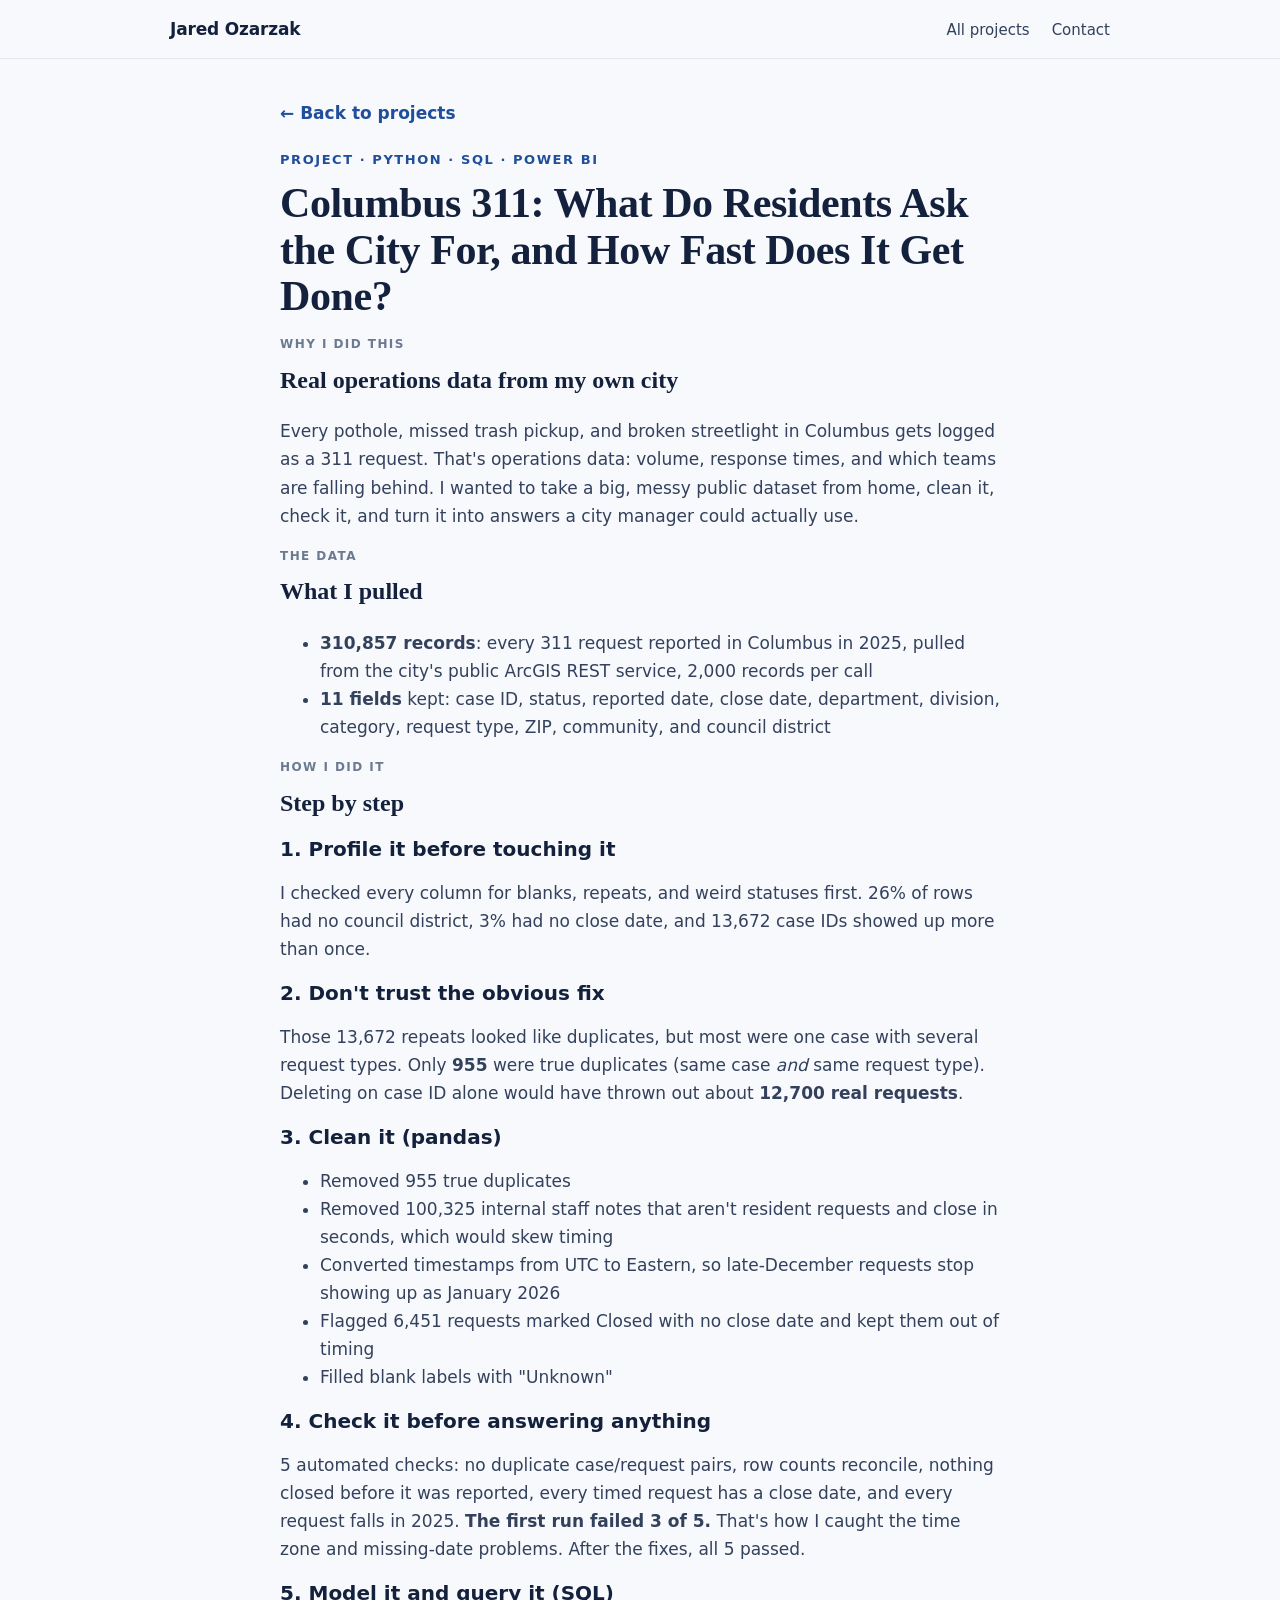
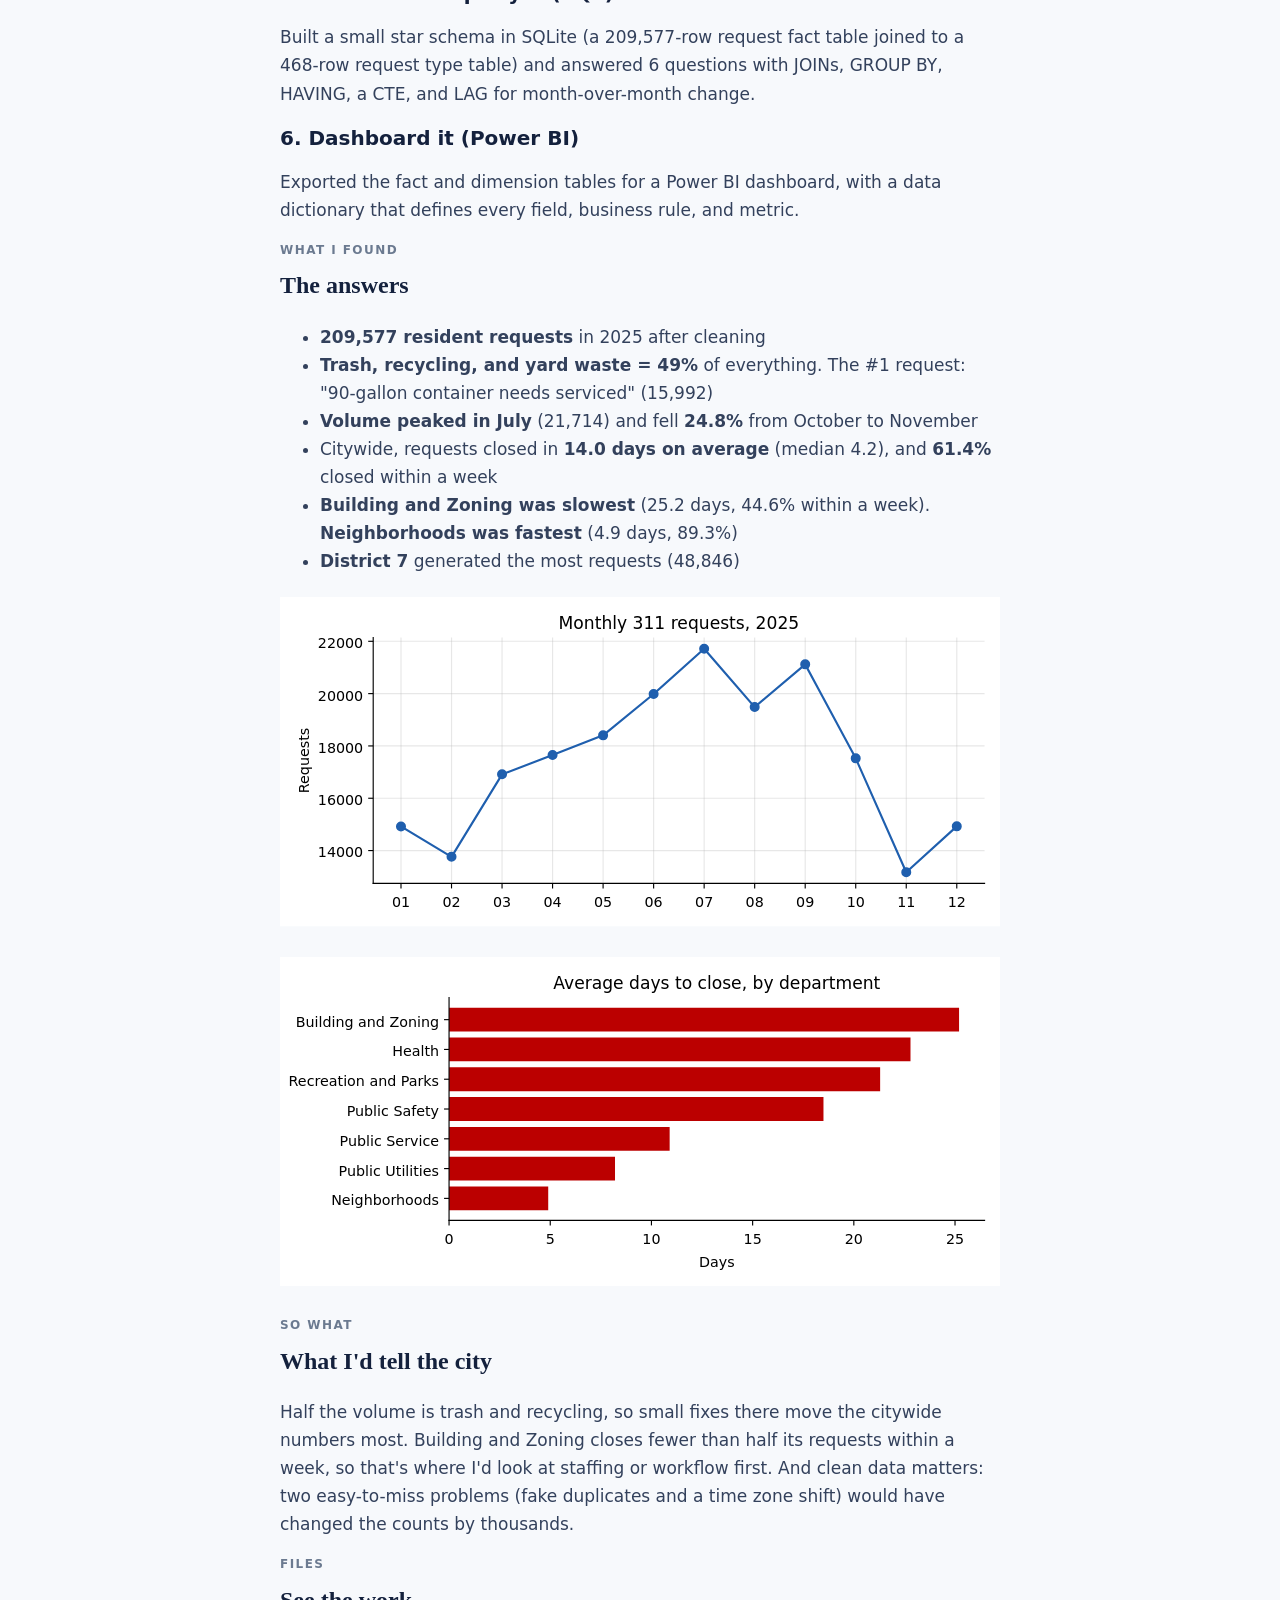
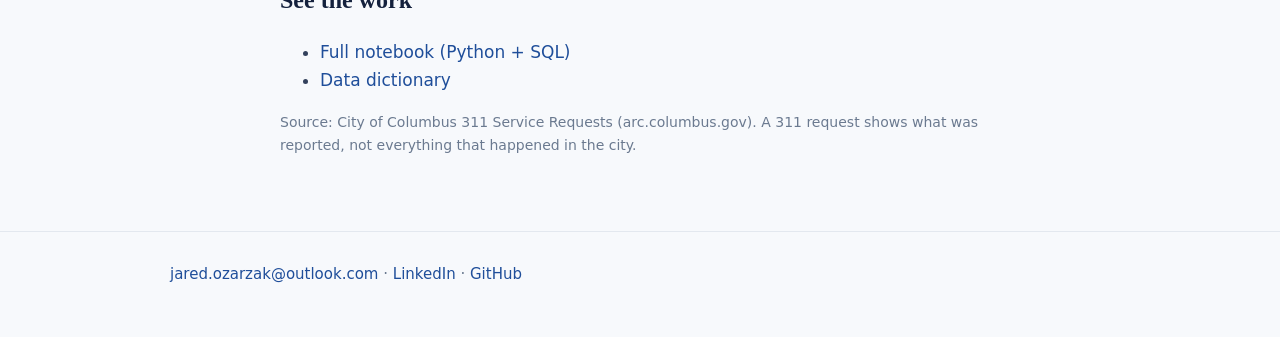
==== 311.html @ 09bff356 "Add Columbus 311 project page" ====
<!doctype html><html lang="en"><head><meta charset="utf-8"><meta name="viewport" content="width=device-width,initial-scale=1">
<title>Columbus 311 Requests Case Study | Jared Ozarzak</title><link rel="stylesheet" href="style.css"></head><body>
<nav><div class="wrap"><a class="brand" href="index.html">Jared Ozarzak</a><span class="links"><a href="index.html#projects">All projects</a><a href="index.html#contact">Contact</a></span></div></nav>
<article>
<a class="back" href="index.html#projects">← Back to projects</a>
<div class="eyebrow" style="margin-top:22px">Project · Python · SQL · Power BI</div>
<h1 style="font-size:clamp(30px,5vw,42px)">Columbus 311: What Do Residents Ask the City For, and How Fast Does It Get Done?</h1>

<span class="step">Why I did this</span>
<h2 style="margin-top:6px">Real operations data from my own city</h2>
<p>Every pothole, missed trash pickup, and broken streetlight in Columbus gets logged as a 311 request. That's operations data: volume, response times, and which teams are falling behind. I wanted to take a big, messy public dataset from home, clean it, check it, and turn it into answers a city manager could actually use.</p>

<span class="step">The data</span>
<h2 style="margin-top:6px">What I pulled</h2>
<ul>
<li><strong>310,857 records</strong>: every 311 request reported in Columbus in 2025, pulled from the city's public ArcGIS REST service, 2,000 records per call</li>
<li><strong>11 fields</strong> kept: case ID, status, reported date, close date, department, division, category, request type, ZIP, community, and council district</li>
</ul>

<span class="step">How I did it</span>
<h2 style="margin-top:6px">Step by step</h2>
<h3>1. Profile it before touching it</h3>
<p>I checked every column for blanks, repeats, and weird statuses first. 26% of rows had no council district, 3% had no close date, and 13,672 case IDs showed up more than once.</p>
<h3>2. Don't trust the obvious fix</h3>
<p>Those 13,672 repeats looked like duplicates, but most were one case with several request types. Only <strong>955</strong> were true duplicates (same case <em>and</em> same request type). Deleting on case ID alone would have thrown out about <strong>12,700 real requests</strong>.</p>
<h3>3. Clean it (pandas)</h3>
<ul>
<li>Removed 955 true duplicates</li>
<li>Removed 100,325 internal staff notes that aren't resident requests and close in seconds, which would skew timing</li>
<li>Converted timestamps from UTC to Eastern, so late-December requests stop showing up as January 2026</li>
<li>Flagged 6,451 requests marked Closed with no close date and kept them out of timing</li>
<li>Filled blank labels with "Unknown"</li>
</ul>
<h3>4. Check it before answering anything</h3>
<p>5 automated checks: no duplicate case/request pairs, row counts reconcile, nothing closed before it was reported, every timed request has a close date, and every request falls in 2025. <strong>The first run failed 3 of 5.</strong> That's how I caught the time zone and missing-date problems. After the fixes, all 5 passed.</p>
<h3>5. Model it and query it (SQL)</h3>
<p>Built a small star schema in SQLite (a 209,577-row request fact table joined to a 468-row request type table) and answered 6 questions with JOINs, GROUP BY, HAVING, a CTE, and LAG for month-over-month change.</p>
<h3>6. Dashboard it (Power BI)</h3>
<p>Exported the fact and dimension tables for a Power BI dashboard, with a data dictionary that defines every field, business rule, and metric.</p>

<span class="step">What I found</span>
<h2 style="margin-top:6px">The answers</h2>
<ul>
<li><strong>209,577 resident requests</strong> in 2025 after cleaning</li>
<li><strong>Trash, recycling, and yard waste = 49%</strong> of everything. The #1 request: "90-gallon container needs serviced" (15,992)</li>
<li><strong>Volume peaked in July</strong> (21,714) and fell <strong>24.8%</strong> from October to November</li>
<li>Citywide, requests closed in <strong>14.0 days on average</strong> (median 4.2), and <strong>61.4%</strong> closed within a week</li>
<li><strong>Building and Zoning was slowest</strong> (25.2 days, 44.6% within a week). <strong>Neighborhoods was fastest</strong> (4.9 days, 89.3%)</li>
<li><strong>District 7</strong> generated the most requests (48,846)</li>
</ul>
<div style="margin:22px 0"><svg style="width:100%;height:auto;max-width:720px" xmlns:xlink="http://www.w3.org/1999/xlink" width="504pt" height="230.4pt" viewBox="0 0 504 230.4" xmlns="http://www.w3.org/2000/svg" version="1.1" xmlns:c2pa="http://c2pa.org/manifest">
 <metadata><c2pa:manifest>[base64]/[base64]/iuiY3VybHgpc2VsZiNqdW1iZj1jMnBhLmFzc2VydGlvbnMvYzJwYS5oYXNoLmRhdGFkaGFzaFggyEkQSxjouy7YIwtnN/[base64]/[base64]/3cyjxFA3Qo5S46fX0/ihY0VZ7mfb9KF703t5OjWDBWMA4GA1UdDwEB/wQEAwIHgDAVBgNVHSUEDjAMBgorBgEEAYPoXgIBMAwGA1UdEwEB/wQCMAAwHwYDVR0jBBgwFoAUzlHiBIFOZFsj+OPEz5o+nMHXXMIwCgYIKoZIzj0EAwMDZwAwZAIwMXMdFJ4BetLLVY7ORuE9noqbbAZOZn/aArXyTwFAZfKrPzxF2vPoJNf1+UCdg1XGAjBwX1zd9WGqYkqmL5SFqw1QySjr1zJfpJM9+1rdDwSPLMOPOjKuiXjoU/[base64]/x2TEfYa9NRExQO/myyrbjKmh6KF840lDi9F+hCgwkRDfAR/tJRWGFwM0PwTEQ4UXXJg=</c2pa:manifest>
  <rdf:RDF xmlns:dc="http://purl.org/dc/elements/1.1/" xmlns:cc="http://creativecommons.org/ns#" xmlns:rdf="http://www.w3.org/1999/02/22-rdf-syntax-ns#">
   <cc:Work>
    <dc:type rdf:resource="http://purl.org/dc/dcmitype/StillImage"/>
    <dc:date>2026-11-23T13:57:17.691537</dc:date>
    <dc:format>image/svg+xml</dc:format>
    <dc:creator>
     <cc:Agent>
      <dc:title>Matplotlib v3.11.2, https://matplotlib.org/</dc:title>
     </cc:Agent>
    </dc:creator>
   </cc:Work>
  </rdf:RDF>
 </metadata>
 <defs>
  <style type="text/css">*{stroke-linejoin: round; stroke-linecap: butt}</style>
 </defs>
 <g id="figure_1">
  <g id="patch_1">
   <path d="M 0 230.4 
L 504 230.4 
L 504 0 
L 0 0 
z
" style="fill: #ffffff"/>
  </g>
  <g id="axes_1">
   <g id="patch_2">
    <path d="M 65.242109 200.500391 
L 493.2 200.500391 
L 493.2 28.425 
L 65.242109 28.425 
z
" style="fill: #ffffff"/>
   </g>
   <g id="matplotlib.axis_1">
    <g id="xtick_1">
     <g id="line2d_1">
      <path d="M 84.694741 200.500391 
L 84.694741 28.425 
" clip-path="url(#p2c959143d8)" style="fill: none; stroke: #b0b0b0; stroke-opacity: 0.3; stroke-width: 0.8; stroke-linecap: square"/>
     </g>
     <g id="line2d_2">
      <defs>
       <path id="m8fdc855927" d="M 0 0 
L 0 3.5 
" style="stroke: #000000; stroke-width: 0.8"/>
      </defs>
      <g>
       <use xlink:href="#m8fdc855927" x="84.694741" y="200.500391" style="stroke: #000000; stroke-width: 0.8"/>
      </g>
     </g>
     <g id="text_1">
      <text style="font-size: 10px; font-family: 'Inter', 'DejaVu Sans', 'Bitstream Vera Sans', 'Computer Modern Sans Serif', 'Lucida Grande', 'Verdana', 'Geneva', 'Lucid', 'Arial', 'Helvetica', 'Avant Garde', sans-serif; text-anchor: middle" x="84.694741" y="217.187891" transform="rotate(-0 84.694741 217.187891)">01</text>
     </g>
    </g>
    <g id="xtick_2">
     <g id="line2d_3">
      <path d="M 120.063161 200.500391 
L 120.063161 28.425 
" clip-path="url(#p2c959143d8)" style="fill: none; stroke: #b0b0b0; stroke-opacity: 0.3; stroke-width: 0.8; stroke-linecap: square"/>
     </g>
     <g id="line2d_4">
      <g>
       <use xlink:href="#m8fdc855927" x="120.063161" y="200.500391" style="stroke: #000000; stroke-width: 0.8"/>
      </g>
     </g>
     <g id="text_2">
      <text style="font-size: 10px; font-family: 'Inter', 'DejaVu Sans', 'Bitstream Vera Sans', 'Computer Modern Sans Serif', 'Lucida Grande', 'Verdana', 'Geneva', 'Lucid', 'Arial', 'Helvetica', 'Avant Garde', sans-serif; text-anchor: middle" x="120.063161" y="217.187891" transform="rotate(-0 120.063161 217.187891)">02</text>
     </g>
    </g>
    <g id="xtick_3">
     <g id="line2d_5">
      <path d="M 155.431582 200.500391 
L 155.431582 28.425 
" clip-path="url(#p2c959143d8)" style="fill: none; stroke: #b0b0b0; stroke-opacity: 0.3; stroke-width: 0.8; stroke-linecap: square"/>
     </g>
     <g id="line2d_6">
      <g>
       <use xlink:href="#m8fdc855927" x="155.431582" y="200.500391" style="stroke: #000000; stroke-width: 0.8"/>
      </g>
     </g>
     <g id="text_3">
      <text style="font-size: 10px; font-family: 'Inter', 'DejaVu Sans', 'Bitstream Vera Sans', 'Computer Modern Sans Serif', 'Lucida Grande', 'Verdana', 'Geneva', 'Lucid', 'Arial', 'Helvetica', 'Avant Garde', sans-serif; text-anchor: middle" x="155.431582" y="217.187891" transform="rotate(-0 155.431582 217.187891)">03</text>
     </g>
    </g>
    <g id="xtick_4">
     <g id="line2d_7">
      <path d="M 190.800003 200.500391 
L 190.800003 28.425 
" clip-path="url(#p2c959143d8)" style="fill: none; stroke: #b0b0b0; stroke-opacity: 0.3; stroke-width: 0.8; stroke-linecap: square"/>
     </g>
     <g id="line2d_8">
      <g>
       <use xlink:href="#m8fdc855927" x="190.800003" y="200.500391" style="stroke: #000000; stroke-width: 0.8"/>
      </g>
     </g>
     <g id="text_4">
      <text style="font-size: 10px; font-family: 'Inter', 'DejaVu Sans', 'Bitstream Vera Sans', 'Computer Modern Sans Serif', 'Lucida Grande', 'Verdana', 'Geneva', 'Lucid', 'Arial', 'Helvetica', 'Avant Garde', sans-serif; text-anchor: middle" x="190.800003" y="217.187891" transform="rotate(-0 190.800003 217.187891)">04</text>
     </g>
    </g>
    <g id="xtick_5">
     <g id="line2d_9">
      <path d="M 226.168424 200.500391 
L 226.168424 28.425 
" clip-path="url(#p2c959143d8)" style="fill: none; stroke: #b0b0b0; stroke-opacity: 0.3; stroke-width: 0.8; stroke-linecap: square"/>
     </g>
     <g id="line2d_10">
      <g>
       <use xlink:href="#m8fdc855927" x="226.168424" y="200.500391" style="stroke: #000000; stroke-width: 0.8"/>
      </g>
     </g>
     <g id="text_5">
      <text style="font-size: 10px; font-family: 'Inter', 'DejaVu Sans', 'Bitstream Vera Sans', 'Computer Modern Sans Serif', 'Lucida Grande', 'Verdana', 'Geneva', 'Lucid', 'Arial', 'Helvetica', 'Avant Garde', sans-serif; text-anchor: middle" x="226.168424" y="217.187891" transform="rotate(-0 226.168424 217.187891)">05</text>
     </g>
    </g>
    <g id="xtick_6">
     <g id="line2d_11">
      <path d="M 261.536844 200.500391 
L 261.536844 28.425 
" clip-path="url(#p2c959143d8)" style="fill: none; stroke: #b0b0b0; stroke-opacity: 0.3; stroke-width: 0.8; stroke-linecap: square"/>
     </g>
     <g id="line2d_12">
      <g>
       <use xlink:href="#m8fdc855927" x="261.536844" y="200.500391" style="stroke: #000000; stroke-width: 0.8"/>
      </g>
     </g>
     <g id="text_6">
      <text style="font-size: 10px; font-family: 'Inter', 'DejaVu Sans', 'Bitstream Vera Sans', 'Computer Modern Sans Serif', 'Lucida Grande', 'Verdana', 'Geneva', 'Lucid', 'Arial', 'Helvetica', 'Avant Garde', sans-serif; text-anchor: middle" x="261.536844" y="217.187891" transform="rotate(-0 261.536844 217.187891)">06</text>
     </g>
    </g>
    <g id="xtick_7">
     <g id="line2d_13">
      <path d="M 296.905265 200.500391 
L 296.905265 28.425 
" clip-path="url(#p2c959143d8)" style="fill: none; stroke: #b0b0b0; stroke-opacity: 0.3; stroke-width: 0.8; stroke-linecap: square"/>
     </g>
     <g id="line2d_14">
      <g>
       <use xlink:href="#m8fdc855927" x="296.905265" y="200.500391" style="stroke: #000000; stroke-width: 0.8"/>
      </g>
     </g>
     <g id="text_7">
      <text style="font-size: 10px; font-family: 'Inter', 'DejaVu Sans', 'Bitstream Vera Sans', 'Computer Modern Sans Serif', 'Lucida Grande', 'Verdana', 'Geneva', 'Lucid', 'Arial', 'Helvetica', 'Avant Garde', sans-serif; text-anchor: middle" x="296.905265" y="217.187891" transform="rotate(-0 296.905265 217.187891)">07</text>
     </g>
    </g>
    <g id="xtick_8">
     <g id="line2d_15">
      <path d="M 332.273686 200.500391 
L 332.273686 28.425 
" clip-path="url(#p2c959143d8)" style="fill: none; stroke: #b0b0b0; stroke-opacity: 0.3; stroke-width: 0.8; stroke-linecap: square"/>
     </g>
     <g id="line2d_16">
      <g>
       <use xlink:href="#m8fdc855927" x="332.273686" y="200.500391" style="stroke: #000000; stroke-width: 0.8"/>
      </g>
     </g>
     <g id="text_8">
      <text style="font-size: 10px; font-family: 'Inter', 'DejaVu Sans', 'Bitstream Vera Sans', 'Computer Modern Sans Serif', 'Lucida Grande', 'Verdana', 'Geneva', 'Lucid', 'Arial', 'Helvetica', 'Avant Garde', sans-serif; text-anchor: middle" x="332.273686" y="217.187891" transform="rotate(-0 332.273686 217.187891)">08</text>
     </g>
    </g>
    <g id="xtick_9">
     <g id="line2d_17">
      <path d="M 367.642106 200.500391 
L 367.642106 28.425 
" clip-path="url(#p2c959143d8)" style="fill: none; stroke: #b0b0b0; stroke-opacity: 0.3; stroke-width: 0.8; stroke-linecap: square"/>
     </g>
     <g id="line2d_18">
      <g>
       <use xlink:href="#m8fdc855927" x="367.642106" y="200.500391" style="stroke: #000000; stroke-width: 0.8"/>
      </g>
     </g>
     <g id="text_9">
      <text style="font-size: 10px; font-family: 'Inter', 'DejaVu Sans', 'Bitstream Vera Sans', 'Computer Modern Sans Serif', 'Lucida Grande', 'Verdana', 'Geneva', 'Lucid', 'Arial', 'Helvetica', 'Avant Garde', sans-serif; text-anchor: middle" x="367.642106" y="217.187891" transform="rotate(-0 367.642106 217.187891)">09</text>
     </g>
    </g>
    <g id="xtick_10">
     <g id="line2d_19">
      <path d="M 403.010527 200.500391 
L 403.010527 28.425 
" clip-path="url(#p2c959143d8)" style="fill: none; stroke: #b0b0b0; stroke-opacity: 0.3; stroke-width: 0.8; stroke-linecap: square"/>
     </g>
     <g id="line2d_20">
      <g>
       <use xlink:href="#m8fdc855927" x="403.010527" y="200.500391" style="stroke: #000000; stroke-width: 0.8"/>
      </g>
     </g>
     <g id="text_10">
      <text style="font-size: 10px; font-family: 'Inter', 'DejaVu Sans', 'Bitstream Vera Sans', 'Computer Modern Sans Serif', 'Lucida Grande', 'Verdana', 'Geneva', 'Lucid', 'Arial', 'Helvetica', 'Avant Garde', sans-serif; text-anchor: middle" x="403.010527" y="217.187891" transform="rotate(-0 403.010527 217.187891)">10</text>
     </g>
    </g>
    <g id="xtick_11">
     <g id="line2d_21">
      <path d="M 438.378948 200.500391 
L 438.378948 28.425 
" clip-path="url(#p2c959143d8)" style="fill: none; stroke: #b0b0b0; stroke-opacity: 0.3; stroke-width: 0.8; stroke-linecap: square"/>
     </g>
     <g id="line2d_22">
      <g>
       <use xlink:href="#m8fdc855927" x="438.378948" y="200.500391" style="stroke: #000000; stroke-width: 0.8"/>
      </g>
     </g>
     <g id="text_11">
      <text style="font-size: 10px; font-family: 'Inter', 'DejaVu Sans', 'Bitstream Vera Sans', 'Computer Modern Sans Serif', 'Lucida Grande', 'Verdana', 'Geneva', 'Lucid', 'Arial', 'Helvetica', 'Avant Garde', sans-serif; text-anchor: middle" x="438.378948" y="217.187891" transform="rotate(-0 438.378948 217.187891)">11</text>
     </g>
    </g>
    <g id="xtick_12">
     <g id="line2d_23">
      <path d="M 473.747369 200.500391 
L 473.747369 28.425 
" clip-path="url(#p2c959143d8)" style="fill: none; stroke: #b0b0b0; stroke-opacity: 0.3; stroke-width: 0.8; stroke-linecap: square"/>
     </g>
     <g id="line2d_24">
      <g>
       <use xlink:href="#m8fdc855927" x="473.747369" y="200.500391" style="stroke: #000000; stroke-width: 0.8"/>
      </g>
     </g>
     <g id="text_12">
      <text style="font-size: 10px; font-family: 'Inter', 'DejaVu Sans', 'Bitstream Vera Sans', 'Computer Modern Sans Serif', 'Lucida Grande', 'Verdana', 'Geneva', 'Lucid', 'Arial', 'Helvetica', 'Avant Garde', sans-serif; text-anchor: middle" x="473.747369" y="217.187891" transform="rotate(-0 473.747369 217.187891)">12</text>
     </g>
    </g>
   </g>
   <g id="matplotlib.axis_2">
    <g id="ytick_1">
     <g id="line2d_25">
      <path d="M 65.242109 177.498837 
L 493.2 177.498837 
" clip-path="url(#p2c959143d8)" style="fill: none; stroke: #b0b0b0; stroke-opacity: 0.3; stroke-width: 0.8; stroke-linecap: square"/>
     </g>
     <g id="line2d_26">
      <defs>
       <path id="m8873c367d2" d="M 0 0 
L -3.5 0 
" style="stroke: #000000; stroke-width: 0.8"/>
      </defs>
      <g>
       <use xlink:href="#m8873c367d2" x="65.242109" y="177.498837" style="stroke: #000000; stroke-width: 0.8"/>
      </g>
     </g>
     <g id="text_13">
      <text style="font-size: 10px; font-family: 'Inter', 'DejaVu Sans', 'Bitstream Vera Sans', 'Computer Modern Sans Serif', 'Lucida Grande', 'Verdana', 'Geneva', 'Lucid', 'Arial', 'Helvetica', 'Avant Garde', sans-serif; text-anchor: end" x="58.242109" y="182.342587" transform="rotate(-0 58.242109 182.342587)">14000</text>
     </g>
    </g>
    <g id="ytick_2">
     <g id="line2d_27">
      <path d="M 65.242109 140.876532 
L 493.2 140.876532 
" clip-path="url(#p2c959143d8)" style="fill: none; stroke: #b0b0b0; stroke-opacity: 0.3; stroke-width: 0.8; stroke-linecap: square"/>
     </g>
     <g id="line2d_28">
      <g>
       <use xlink:href="#m8873c367d2" x="65.242109" y="140.876532" style="stroke: #000000; stroke-width: 0.8"/>
      </g>
     </g>
     <g id="text_14">
      <text style="font-size: 10px; font-family: 'Inter', 'DejaVu Sans', 'Bitstream Vera Sans', 'Computer Modern Sans Serif', 'Lucida Grande', 'Verdana', 'Geneva', 'Lucid', 'Arial', 'Helvetica', 'Avant Garde', sans-serif; text-anchor: end" x="58.242109" y="145.720282" transform="rotate(-0 58.242109 145.720282)">16000</text>
     </g>
    </g>
    <g id="ytick_3">
     <g id="line2d_29">
      <path d="M 65.242109 104.254228 
L 493.2 104.254228 
" clip-path="url(#p2c959143d8)" style="fill: none; stroke: #b0b0b0; stroke-opacity: 0.3; stroke-width: 0.8; stroke-linecap: square"/>
     </g>
     <g id="line2d_30">
      <g>
       <use xlink:href="#m8873c367d2" x="65.242109" y="104.254228" style="stroke: #000000; stroke-width: 0.8"/>
      </g>
     </g>
     <g id="text_15">
      <text style="font-size: 10px; font-family: 'Inter', 'DejaVu Sans', 'Bitstream Vera Sans', 'Computer Modern Sans Serif', 'Lucida Grande', 'Verdana', 'Geneva', 'Lucid', 'Arial', 'Helvetica', 'Avant Garde', sans-serif; text-anchor: end" x="58.242109" y="109.097978" transform="rotate(-0 58.242109 109.097978)">18000</text>
     </g>
    </g>
    <g id="ytick_4">
     <g id="line2d_31">
      <path d="M 65.242109 67.631924 
L 493.2 67.631924 
" clip-path="url(#p2c959143d8)" style="fill: none; stroke: #b0b0b0; stroke-opacity: 0.3; stroke-width: 0.8; stroke-linecap: square"/>
     </g>
     <g id="line2d_32">
      <g>
       <use xlink:href="#m8873c367d2" x="65.242109" y="67.631924" style="stroke: #000000; stroke-width: 0.8"/>
      </g>
     </g>
     <g id="text_16">
      <text style="font-size: 10px; font-family: 'Inter', 'DejaVu Sans', 'Bitstream Vera Sans', 'Computer Modern Sans Serif', 'Lucida Grande', 'Verdana', 'Geneva', 'Lucid', 'Arial', 'Helvetica', 'Avant Garde', sans-serif; text-anchor: end" x="58.242109" y="72.475674" transform="rotate(-0 58.242109 72.475674)">20000</text>
     </g>
    </g>
    <g id="ytick_5">
     <g id="line2d_33">
      <path d="M 65.242109 31.009619 
L 493.2 31.009619 
" clip-path="url(#p2c959143d8)" style="fill: none; stroke: #b0b0b0; stroke-opacity: 0.3; stroke-width: 0.8; stroke-linecap: square"/>
     </g>
     <g id="line2d_34">
      <g>
       <use xlink:href="#m8873c367d2" x="65.242109" y="31.009619" style="stroke: #000000; stroke-width: 0.8"/>
      </g>
     </g>
     <g id="text_17">
      <text style="font-size: 10px; font-family: 'Inter', 'DejaVu Sans', 'Bitstream Vera Sans', 'Computer Modern Sans Serif', 'Lucida Grande', 'Verdana', 'Geneva', 'Lucid', 'Arial', 'Helvetica', 'Avant Garde', sans-serif; text-anchor: end" x="58.242109" y="35.853369" transform="rotate(-0 58.242109 35.853369)">22000</text>
     </g>
    </g>
    <g id="text_18">
     <text style="font-size: 10px; font-family: 'Inter', 'DejaVu Sans', 'Bitstream Vera Sans', 'Computer Modern Sans Serif', 'Lucida Grande', 'Verdana', 'Geneva', 'Lucid', 'Arial', 'Helvetica', 'Avant Garde', sans-serif; text-anchor: middle" x="20.494063" y="114.462695" transform="rotate(-90 20.494063 114.462695)">Requests</text>
    </g>
   </g>
   <g id="line2d_35">
    <path d="M 84.694741 160.652577 
L 120.063161 181.875202 
L 155.431582 124.121828 
L 190.800003 110.589887 
L 226.168424 96.856522 
L 261.536844 67.906591 
L 296.905265 36.246609 
L 332.273686 77.062167 
L 367.642106 47.160055 
L 403.010527 112.952025 
L 438.378948 192.678782 
L 473.747369 160.561021 
" clip-path="url(#p2c959143d8)" style="fill: none; stroke: #1f5fae; stroke-width: 1.5; stroke-linecap: square"/>
    <defs>
     <path id="m225c29cd1f" d="M 0 3 
C 0.795609 3 1.55874 2.683901 2.12132 2.12132 
C 2.683901 1.55874 3 0.795609 3 0 
C 3 -0.795609 2.683901 -1.55874 2.12132 -2.12132 
C 1.55874 -2.683901 0.795609 -3 0 -3 
C -0.795609 -3 -1.55874 -2.683901 -2.12132 -2.12132 
C -2.683901 -1.55874 -3 -0.795609 -3 0 
C -3 0.795609 -2.683901 1.55874 -2.12132 2.12132 
C -1.55874 2.683901 -0.795609 3 0 3 
z
" style="stroke: #1f5fae"/>
    </defs>
    <g clip-path="url(#p2c959143d8)">
     <use xlink:href="#m225c29cd1f" x="84.694741" y="160.652577" style="fill: #1f5fae; stroke: #1f5fae"/>
     <use xlink:href="#m225c29cd1f" x="120.063161" y="181.875202" style="fill: #1f5fae; stroke: #1f5fae"/>
     <use xlink:href="#m225c29cd1f" x="155.431582" y="124.121828" style="fill: #1f5fae; stroke: #1f5fae"/>
     <use xlink:href="#m225c29cd1f" x="190.800003" y="110.589887" style="fill: #1f5fae; stroke: #1f5fae"/>
     <use xlink:href="#m225c29cd1f" x="226.168424" y="96.856522" style="fill: #1f5fae; stroke: #1f5fae"/>
     <use xlink:href="#m225c29cd1f" x="261.536844" y="67.906591" style="fill: #1f5fae; stroke: #1f5fae"/>
     <use xlink:href="#m225c29cd1f" x="296.905265" y="36.246609" style="fill: #1f5fae; stroke: #1f5fae"/>
     <use xlink:href="#m225c29cd1f" x="332.273686" y="77.062167" style="fill: #1f5fae; stroke: #1f5fae"/>
     <use xlink:href="#m225c29cd1f" x="367.642106" y="47.160055" style="fill: #1f5fae; stroke: #1f5fae"/>
     <use xlink:href="#m225c29cd1f" x="403.010527" y="112.952025" style="fill: #1f5fae; stroke: #1f5fae"/>
     <use xlink:href="#m225c29cd1f" x="438.378948" y="192.678782" style="fill: #1f5fae; stroke: #1f5fae"/>
     <use xlink:href="#m225c29cd1f" x="473.747369" y="160.561021" style="fill: #1f5fae; stroke: #1f5fae"/>
    </g>
   </g>
   <g id="patch_3">
    <path d="M 65.242109 200.500391 
L 65.242109 28.425 
" style="fill: none; stroke: #000000; stroke-width: 0.8; stroke-linejoin: miter; stroke-linecap: square"/>
   </g>
   <g id="patch_4">
    <path d="M 65.242109 200.500391 
L 493.2 200.500391 
" style="fill: none; stroke: #000000; stroke-width: 0.8; stroke-linejoin: miter; stroke-linecap: square"/>
   </g>
   <g id="text_19">
    <text style="font-size: 12px; font-family: 'Inter', 'DejaVu Sans', 'Bitstream Vera Sans', 'Computer Modern Sans Serif', 'Lucida Grande', 'Verdana', 'Geneva', 'Lucid', 'Arial', 'Helvetica', 'Avant Garde', sans-serif; text-anchor: middle" x="279.221055" y="22.425" transform="rotate(-0 279.221055 22.425)">Monthly 311 requests, 2025</text>
   </g>
  </g>
 </g>
 <defs>
  <clipPath id="p2c959143d8">
   <rect x="65.242109" y="28.425" width="427.957891" height="172.075391"/>
  </clipPath>
 </defs>
</svg>
</div>
<div style="margin:22px 0"><svg style="width:100%;height:auto;max-width:720px" xmlns:xlink="http://www.w3.org/1999/xlink" width="504pt" height="230.4pt" viewBox="0 0 504 230.4" xmlns="http://www.w3.org/2000/svg" version="1.1" xmlns:c2pa="http://c2pa.org/manifest">
 <metadata><c2pa:manifest>[base64]/6/[base64]//[base64]/[base64]/3cyjxFA3Qo5S46fX0/ihY0VZ7mfb9KF703t5OjWDBWMA4GA1UdDwEB/wQEAwIHgDAVBgNVHSUEDjAMBgorBgEEAYPoXgIBMAwGA1UdEwEB/wQCMAAwHwYDVR0jBBgwFoAUzlHiBIFOZFsj+OPEz5o+nMHXXMIwCgYIKoZIzj0EAwMDZwAwZAIwMXMdFJ4BetLLVY7ORuE9noqbbAZOZn/aArXyTwFAZfKrPzxF2vPoJNf1+UCdg1XGAjBwX1zd9WGqYkqmL5SFqw1QySjr1zJfpJM9+1rdDwSPLMOPOjKuiXjoU/[base64]/+UaqhmBSMB1gqb/mtk2cEFlQOvz0yX6lAQeXGEpNZm9yBEwXwOSwXTkO5c4vlpUwvUI9RHY01wHNM8R+w=</c2pa:manifest>
  <rdf:RDF xmlns:dc="http://purl.org/dc/elements/1.1/" xmlns:cc="http://creativecommons.org/ns#" xmlns:rdf="http://www.w3.org/1999/02/22-rdf-syntax-ns#">
   <cc:Work>
    <dc:type rdf:resource="http://purl.org/dc/dcmitype/StillImage"/>
    <dc:date>2026-11-23T13:57:17.798147</dc:date>
    <dc:format>image/svg+xml</dc:format>
    <dc:creator>
     <cc:Agent>
      <dc:title>Matplotlib v3.11.2, https://matplotlib.org/</dc:title>
     </cc:Agent>
    </dc:creator>
   </cc:Work>
  </rdf:RDF>
 </metadata>
 <defs>
  <style type="text/css">*{stroke-linejoin: round; stroke-linecap: butt}</style>
 </defs>
 <g id="figure_1">
  <g id="patch_1">
   <path d="M 0 230.4 
L 504 230.4 
L 504 0 
L 0 0 
z
" style="fill: #ffffff"/>
  </g>
  <g id="axes_1">
   <g id="patch_2">
    <path d="M 118.335625 184.400781 
L 493.2 184.400781 
L 493.2 28.425 
L 118.335625 28.425 
z
" style="fill: #ffffff"/>
   </g>
   <g id="patch_3">
    <path d="M 118.335625 177.310973 
L 187.754954 177.310973 
L 187.754954 160.629071 
L 118.335625 160.629071 
z
" clip-path="url(#p24938ec5f6)" style="fill: #bb0000"/>
   </g>
   <g id="patch_4">
    <path d="M 118.335625 156.458596 
L 234.506747 156.458596 
L 234.506747 139.776694 
L 118.335625 139.776694 
z
" clip-path="url(#p24938ec5f6)" style="fill: #bb0000"/>
   </g>
   <g id="patch_5">
    <path d="M 118.335625 135.606219 
L 272.758213 135.606219 
L 272.758213 118.924317 
L 118.335625 118.924317 
z
" clip-path="url(#p24938ec5f6)" style="fill: #bb0000"/>
   </g>
   <g id="patch_6">
    <path d="M 118.335625 114.753841 
L 380.429009 114.753841 
L 380.429009 98.07194 
L 118.335625 98.07194 
z
" clip-path="url(#p24938ec5f6)" style="fill: #bb0000"/>
   </g>
   <g id="patch_7">
    <path d="M 118.335625 93.901464 
L 420.097197 93.901464 
L 420.097197 77.219563 
L 118.335625 77.219563 
z
" clip-path="url(#p24938ec5f6)" style="fill: #bb0000"/>
   </g>
   <g id="patch_8">
    <path d="M 118.335625 73.049087 
L 441.348012 73.049087 
L 441.348012 56.367185 
L 118.335625 56.367185 
z
" clip-path="url(#p24938ec5f6)" style="fill: #bb0000"/>
   </g>
   <g id="patch_9">
    <path d="M 118.335625 52.19671 
L 475.349315 52.19671 
L 475.349315 35.514808 
L 118.335625 35.514808 
z
" clip-path="url(#p24938ec5f6)" style="fill: #bb0000"/>
   </g>
   <g id="matplotlib.axis_1">
    <g id="xtick_1">
     <g id="line2d_1">
      <defs>
       <path id="ma4bc80c13e" d="M 0 0 
L 0 3.5 
" style="stroke: #000000; stroke-width: 0.8"/>
      </defs>
      <g>
       <use xlink:href="#ma4bc80c13e" x="118.335625" y="184.400781" style="stroke: #000000; stroke-width: 0.8"/>
      </g>
     </g>
     <g id="text_1">
      <text style="font-size: 10px; font-family: 'Inter', 'DejaVu Sans', 'Bitstream Vera Sans', 'Computer Modern Sans Serif', 'Lucida Grande', 'Verdana', 'Geneva', 'Lucid', 'Arial', 'Helvetica', 'Avant Garde', sans-serif; text-anchor: middle" x="118.335625" y="201.088281" transform="rotate(-0 118.335625 201.088281)">0</text>
     </g>
    </g>
    <g id="xtick_2">
     <g id="line2d_2">
      <g>
       <use xlink:href="#ma4bc80c13e" x="189.171675" y="184.400781" style="stroke: #000000; stroke-width: 0.8"/>
      </g>
     </g>
     <g id="text_2">
      <text style="font-size: 10px; font-family: 'Inter', 'DejaVu Sans', 'Bitstream Vera Sans', 'Computer Modern Sans Serif', 'Lucida Grande', 'Verdana', 'Geneva', 'Lucid', 'Arial', 'Helvetica', 'Avant Garde', sans-serif; text-anchor: middle" x="189.171675" y="201.088281" transform="rotate(-0 189.171675 201.088281)">5</text>
     </g>
    </g>
    <g id="xtick_3">
     <g id="line2d_3">
      <g>
       <use xlink:href="#ma4bc80c13e" x="260.007724" y="184.400781" style="stroke: #000000; stroke-width: 0.8"/>
      </g>
     </g>
     <g id="text_3">
      <text style="font-size: 10px; font-family: 'Inter', 'DejaVu Sans', 'Bitstream Vera Sans', 'Computer Modern Sans Serif', 'Lucida Grande', 'Verdana', 'Geneva', 'Lucid', 'Arial', 'Helvetica', 'Avant Garde', sans-serif; text-anchor: middle" x="260.007724" y="201.088281" transform="rotate(-0 260.007724 201.088281)">10</text>
     </g>
    </g>
    <g id="xtick_4">
     <g id="line2d_4">
      <g>
       <use xlink:href="#ma4bc80c13e" x="330.843774" y="184.400781" style="stroke: #000000; stroke-width: 0.8"/>
      </g>
     </g>
     <g id="text_4">
      <text style="font-size: 10px; font-family: 'Inter', 'DejaVu Sans', 'Bitstream Vera Sans', 'Computer Modern Sans Serif', 'Lucida Grande', 'Verdana', 'Geneva', 'Lucid', 'Arial', 'Helvetica', 'Avant Garde', sans-serif; text-anchor: middle" x="330.843774" y="201.088281" transform="rotate(-0 330.843774 201.088281)">15</text>
     </g>
    </g>
    <g id="xtick_5">
     <g id="line2d_5">
      <g>
       <use xlink:href="#ma4bc80c13e" x="401.679824" y="184.400781" style="stroke: #000000; stroke-width: 0.8"/>
      </g>
     </g>
     <g id="text_5">
      <text style="font-size: 10px; font-family: 'Inter', 'DejaVu Sans', 'Bitstream Vera Sans', 'Computer Modern Sans Serif', 'Lucida Grande', 'Verdana', 'Geneva', 'Lucid', 'Arial', 'Helvetica', 'Avant Garde', sans-serif; text-anchor: middle" x="401.679824" y="201.088281" transform="rotate(-0 401.679824 201.088281)">20</text>
     </g>
    </g>
    <g id="xtick_6">
     <g id="line2d_6">
      <g>
       <use xlink:href="#ma4bc80c13e" x="472.515873" y="184.400781" style="stroke: #000000; stroke-width: 0.8"/>
      </g>
     </g>
     <g id="text_6">
      <text style="font-size: 10px; font-family: 'Inter', 'DejaVu Sans', 'Bitstream Vera Sans', 'Computer Modern Sans Serif', 'Lucida Grande', 'Verdana', 'Geneva', 'Lucid', 'Arial', 'Helvetica', 'Avant Garde', sans-serif; text-anchor: middle" x="472.515873" y="201.088281" transform="rotate(-0 472.515873 201.088281)">25</text>
     </g>
    </g>
    <g id="text_7">
     <text style="font-size: 10px; font-family: 'Inter', 'DejaVu Sans', 'Bitstream Vera Sans', 'Computer Modern Sans Serif', 'Lucida Grande', 'Verdana', 'Geneva', 'Lucid', 'Arial', 'Helvetica', 'Avant Garde', sans-serif; text-anchor: middle" x="305.767812" y="217.187891" transform="rotate(-0 305.767812 217.187891)">Days</text>
    </g>
   </g>
   <g id="matplotlib.axis_2">
    <g id="ytick_1">
     <g id="line2d_7">
      <defs>
       <path id="m96e10e115b" d="M 0 0 
L -3.5 0 
" style="stroke: #000000; stroke-width: 0.8"/>
      </defs>
      <g>
       <use xlink:href="#m96e10e115b" x="118.335625" y="168.970022" style="stroke: #000000; stroke-width: 0.8"/>
      </g>
     </g>
     <g id="text_8">
      <text style="font-size: 10px; font-family: 'Inter', 'DejaVu Sans', 'Bitstream Vera Sans', 'Computer Modern Sans Serif', 'Lucida Grande', 'Verdana', 'Geneva', 'Lucid', 'Arial', 'Helvetica', 'Avant Garde', sans-serif; text-anchor: end" x="111.335625" y="173.813772" transform="rotate(-0 111.335625 173.813772)">Neighborhoods</text>
     </g>
    </g>
    <g id="ytick_2">
     <g id="line2d_8">
      <g>
       <use xlink:href="#m96e10e115b" x="118.335625" y="148.117645" style="stroke: #000000; stroke-width: 0.8"/>
      </g>
     </g>
     <g id="text_9">
      <text style="font-size: 10px; font-family: 'Inter', 'DejaVu Sans', 'Bitstream Vera Sans', 'Computer Modern Sans Serif', 'Lucida Grande', 'Verdana', 'Geneva', 'Lucid', 'Arial', 'Helvetica', 'Avant Garde', sans-serif; text-anchor: end" x="111.335625" y="152.961395" transform="rotate(-0 111.335625 152.961395)">Public Utilities</text>
     </g>
    </g>
    <g id="ytick_3">
     <g id="line2d_9">
      <g>
       <use xlink:href="#m96e10e115b" x="118.335625" y="127.265268" style="stroke: #000000; stroke-width: 0.8"/>
      </g>
     </g>
     <g id="text_10">
      <text style="font-size: 10px; font-family: 'Inter', 'DejaVu Sans', 'Bitstream Vera Sans', 'Computer Modern Sans Serif', 'Lucida Grande', 'Verdana', 'Geneva', 'Lucid', 'Arial', 'Helvetica', 'Avant Garde', sans-serif; text-anchor: end" x="111.335625" y="132.109018" transform="rotate(-0 111.335625 132.109018)">Public Service</text>
     </g>
    </g>
    <g id="ytick_4">
     <g id="line2d_10">
      <g>
       <use xlink:href="#m96e10e115b" x="118.335625" y="106.412891" style="stroke: #000000; stroke-width: 0.8"/>
      </g>
     </g>
     <g id="text_11">
      <text style="font-size: 10px; font-family: 'Inter', 'DejaVu Sans', 'Bitstream Vera Sans', 'Computer Modern Sans Serif', 'Lucida Grande', 'Verdana', 'Geneva', 'Lucid', 'Arial', 'Helvetica', 'Avant Garde', sans-serif; text-anchor: end" x="111.335625" y="111.256641" transform="rotate(-0 111.335625 111.256641)">Public Safety</text>
     </g>
    </g>
    <g id="ytick_5">
     <g id="line2d_11">
      <g>
       <use xlink:href="#m96e10e115b" x="118.335625" y="85.560513" style="stroke: #000000; stroke-width: 0.8"/>
      </g>
     </g>
     <g id="text_12">
      <text style="font-size: 10px; font-family: 'Inter', 'DejaVu Sans', 'Bitstream Vera Sans', 'Computer Modern Sans Serif', 'Lucida Grande', 'Verdana', 'Geneva', 'Lucid', 'Arial', 'Helvetica', 'Avant Garde', sans-serif; text-anchor: end" x="111.335625" y="90.404263" transform="rotate(-0 111.335625 90.404263)">Recreation and Parks</text>
     </g>
    </g>
    <g id="ytick_6">
     <g id="line2d_12">
      <g>
       <use xlink:href="#m96e10e115b" x="118.335625" y="64.708136" style="stroke: #000000; stroke-width: 0.8"/>
      </g>
     </g>
     <g id="text_13">
      <text style="font-size: 10px; font-family: 'Inter', 'DejaVu Sans', 'Bitstream Vera Sans', 'Computer Modern Sans Serif', 'Lucida Grande', 'Verdana', 'Geneva', 'Lucid', 'Arial', 'Helvetica', 'Avant Garde', sans-serif; text-anchor: end" x="111.335625" y="69.551886" transform="rotate(-0 111.335625 69.551886)">Health</text>
     </g>
    </g>
    <g id="ytick_7">
     <g id="line2d_13">
      <g>
       <use xlink:href="#m96e10e115b" x="118.335625" y="43.855759" style="stroke: #000000; stroke-width: 0.8"/>
      </g>
     </g>
     <g id="text_14">
      <text style="font-size: 10px; font-family: 'Inter', 'DejaVu Sans', 'Bitstream Vera Sans', 'Computer Modern Sans Serif', 'Lucida Grande', 'Verdana', 'Geneva', 'Lucid', 'Arial', 'Helvetica', 'Avant Garde', sans-serif; text-anchor: end" x="111.335625" y="48.699509" transform="rotate(-0 111.335625 48.699509)">Building and Zoning</text>
     </g>
    </g>
   </g>
   <g id="patch_10">
    <path d="M 118.335625 184.400781 
L 118.335625 28.425 
" style="fill: none; stroke: #000000; stroke-width: 0.8; stroke-linejoin: miter; stroke-linecap: square"/>
   </g>
   <g id="patch_11">
    <path d="M 118.335625 184.400781 
L 493.2 184.400781 
" style="fill: none; stroke: #000000; stroke-width: 0.8; stroke-linejoin: miter; stroke-linecap: square"/>
   </g>
   <g id="text_15">
    <text style="font-size: 12px; font-family: 'Inter', 'DejaVu Sans', 'Bitstream Vera Sans', 'Computer Modern Sans Serif', 'Lucida Grande', 'Verdana', 'Geneva', 'Lucid', 'Arial', 'Helvetica', 'Avant Garde', sans-serif; text-anchor: middle" x="305.767812" y="22.425" transform="rotate(-0 305.767812 22.425)">Average days to close, by department</text>
   </g>
  </g>
 </g>
 <defs>
  <clipPath id="p24938ec5f6">
   <rect x="118.335625" y="28.425" width="374.864375" height="155.975781"/>
  </clipPath>
 </defs>
</svg>
</div>

<span class="step">So what</span>
<h2 style="margin-top:6px">What I'd tell the city</h2>
<p>Half the volume is trash and recycling, so small fixes there move the citywide numbers most. Building and Zoning closes fewer than half its requests within a week, so that's where I'd look at staffing or workflow first. And clean data matters: two easy-to-miss problems (fake duplicates and a time zone shift) would have changed the counts by thousands.</p>

<span class="step">Files</span>
<h2 style="margin-top:6px">See the work</h2>
<ul>
<li><a href="Columbus_311_Service_Requests_2025.ipynb">Full notebook (Python + SQL)</a></li>
<li><a href="311_DATA_DICTIONARY.md">Data dictionary</a></li>
</ul>
<p style="color:var(--muted);font-size:14px">Source: City of Columbus 311 Service Requests (arc.columbus.gov). A 311 request shows what was reported, not everything that happened in the city.</p>
</article>
<footer id="contact"><div class="wrap"><a href="mailto:jared.ozarzak@outlook.com">jared.ozarzak@outlook.com</a> · <a href="https://www.linkedin.com/in/jared-ozarzak">LinkedIn</a> · <a href="https://github.com/JaredOzarzak">GitHub</a></div></footer>
</body></html>
---- style.css ----
:root{--ink:#14213d;--body:#33415c;--muted:#6b7a90;--line:#e3e8ef;--bg:#f7f9fc;--card:#fff;--accent:#1f4e9a;--accent2:#e8eef9}
*{box-sizing:border-box}html{scroll-behavior:smooth}
body{margin:0;font:17px/1.65 "Inter",system-ui,-apple-system,Segoe UI,Arial,sans-serif;color:var(--body);background:var(--bg)}
a{color:var(--accent);text-decoration:none}a:hover{text-decoration:underline}
.wrap{max-width:980px;margin:0 auto;padding:0 20px}
nav{position:sticky;top:0;background:rgba(247,249,252,.92);backdrop-filter:blur(8px);border-bottom:1px solid var(--line);z-index:5}
nav .wrap{display:flex;justify-content:space-between;align-items:center;height:58px}
nav .brand{font-weight:700;color:var(--ink);letter-spacing:-.01em}
nav .links a{margin-left:22px;color:var(--body);font-size:15px}
header.hero{padding:72px 0 48px}
.eyebrow{font-size:13px;letter-spacing:.12em;text-transform:uppercase;color:var(--accent);font-weight:700}
h1{font-family:Georgia,serif;color:var(--ink);font-size:clamp(34px,6vw,52px);line-height:1.1;margin:10px 0 16px;letter-spacing:-.01em}
h2{font-family:Georgia,serif;color:var(--ink);font-size:28px;margin:0 0 18px}
h3{color:var(--ink);font-size:20px;margin:0 0 8px;line-height:1.3}
.lead{font-size:20px;max-width:680px;color:var(--body)}
.btns{display:flex;flex-wrap:wrap;gap:10px;margin-top:26px}
.btn{display:inline-block;padding:10px 18px;border-radius:8px;border:1px solid var(--line);background:#fff;color:var(--ink);font-weight:600;font-size:15px}
.btn.primary{background:var(--ink);color:#fff;border-color:var(--ink)}
.btn:hover{text-decoration:none;transform:translateY(-1px)}
section{padding:40px 0}
.grid{display:grid;grid-template-columns:repeat(auto-fit,minmax(280px,1fr));gap:22px}
.card{background:var(--card);border:1px solid var(--line);border-radius:14px;overflow:hidden;display:flex;flex-direction:column;transition:.15s}
.card:hover{box-shadow:0 10px 30px rgba(20,33,61,.08);transform:translateY(-2px)}
.thumb{height:150px;display:flex;align-items:flex-end;padding:16px;color:#fff;font-weight:700;font-size:14px;letter-spacing:.06em;text-transform:uppercase}
.t1{background:linear-gradient(135deg,#14213d,#1f4e9a)}.t2{background:linear-gradient(135deg,#1f4e9a,#3a7bd5)}.t3{background:linear-gradient(135deg,#33415c,#5c7aa6)}
.card .body{padding:20px;flex:1;display:flex;flex-direction:column}
.card p{margin:0 0 14px;font-size:15.5px}
.tags{display:flex;flex-wrap:wrap;gap:6px;margin:0 0 16px}
.tag{font-size:12.5px;background:var(--accent2);color:var(--accent);padding:3px 9px;border-radius:999px;font-weight:600}
.card .more{margin-top:auto;font-weight:600}
.about{display:grid;grid-template-columns:1.4fr 1fr;gap:34px}
@media(max-width:760px){.about{grid-template-columns:1fr}nav .links a{margin-left:14px}}
.panel{align-self:start;background:#fff;border:1px solid var(--line);border-radius:14px;padding:22px}
.panel ul{margin:0;padding-left:18px}
footer{border-top:1px solid var(--line);padding:30px 0 50px;color:var(--muted);font-size:15px}
/* case study */
article{max-width:760px;margin:0 auto;padding:40px 20px 60px}
article h2{font-size:24px;margin:42px 0 12px}
article .step{font-size:12px;letter-spacing:.12em;text-transform:uppercase;color:var(--muted);font-weight:700;display:block;margin-bottom:4px}
.hero-img{width:100%;border:1px solid var(--line);border-radius:12px;background:#fff;margin:22px 0}
.callout{background:var(--accent2);border-left:4px solid var(--accent);padding:16px 18px;border-radius:8px;margin:18px 0}
pre{background:#14213d;color:#e8eef9;padding:16px;border-radius:10px;overflow-x:auto;font-size:14px;line-height:1.5}
.fill{background:#fff3b0;padding:0 4px;border-radius:4px;font-weight:700}
table{border-collapse:collapse;width:100%;font-size:15px;margin:12px 0}td,th{border-bottom:1px solid var(--line);padding:8px 6px;text-align:left}
.back{font-weight:600}
/* v2: simple intro + project list (Avery example style) */
.intro{padding:56px 0 26px}.intro h1{font-size:clamp(32px,5vw,44px);margin:0 0 14px}
.facts{list-style:none;padding:0;margin:0 0 22px;font-size:17px}.facts li{margin:4px 0}
.plist{display:flex;flex-direction:column;gap:18px}
.proj{background:#fff;border:1px solid var(--line);border-radius:12px;padding:22px 24px}
.proj h3{font-size:21px;margin:0 0 4px}.proj .tools{color:var(--muted);font-size:14.5px;font-weight:600;margin-bottom:10px}
.proj ul{margin:0 0 14px;padding-left:20px}.proj li{margin:3px 0}
.proj .more{font-weight:700;font-size:14px;letter-spacing:.05em;text-transform:uppercase}
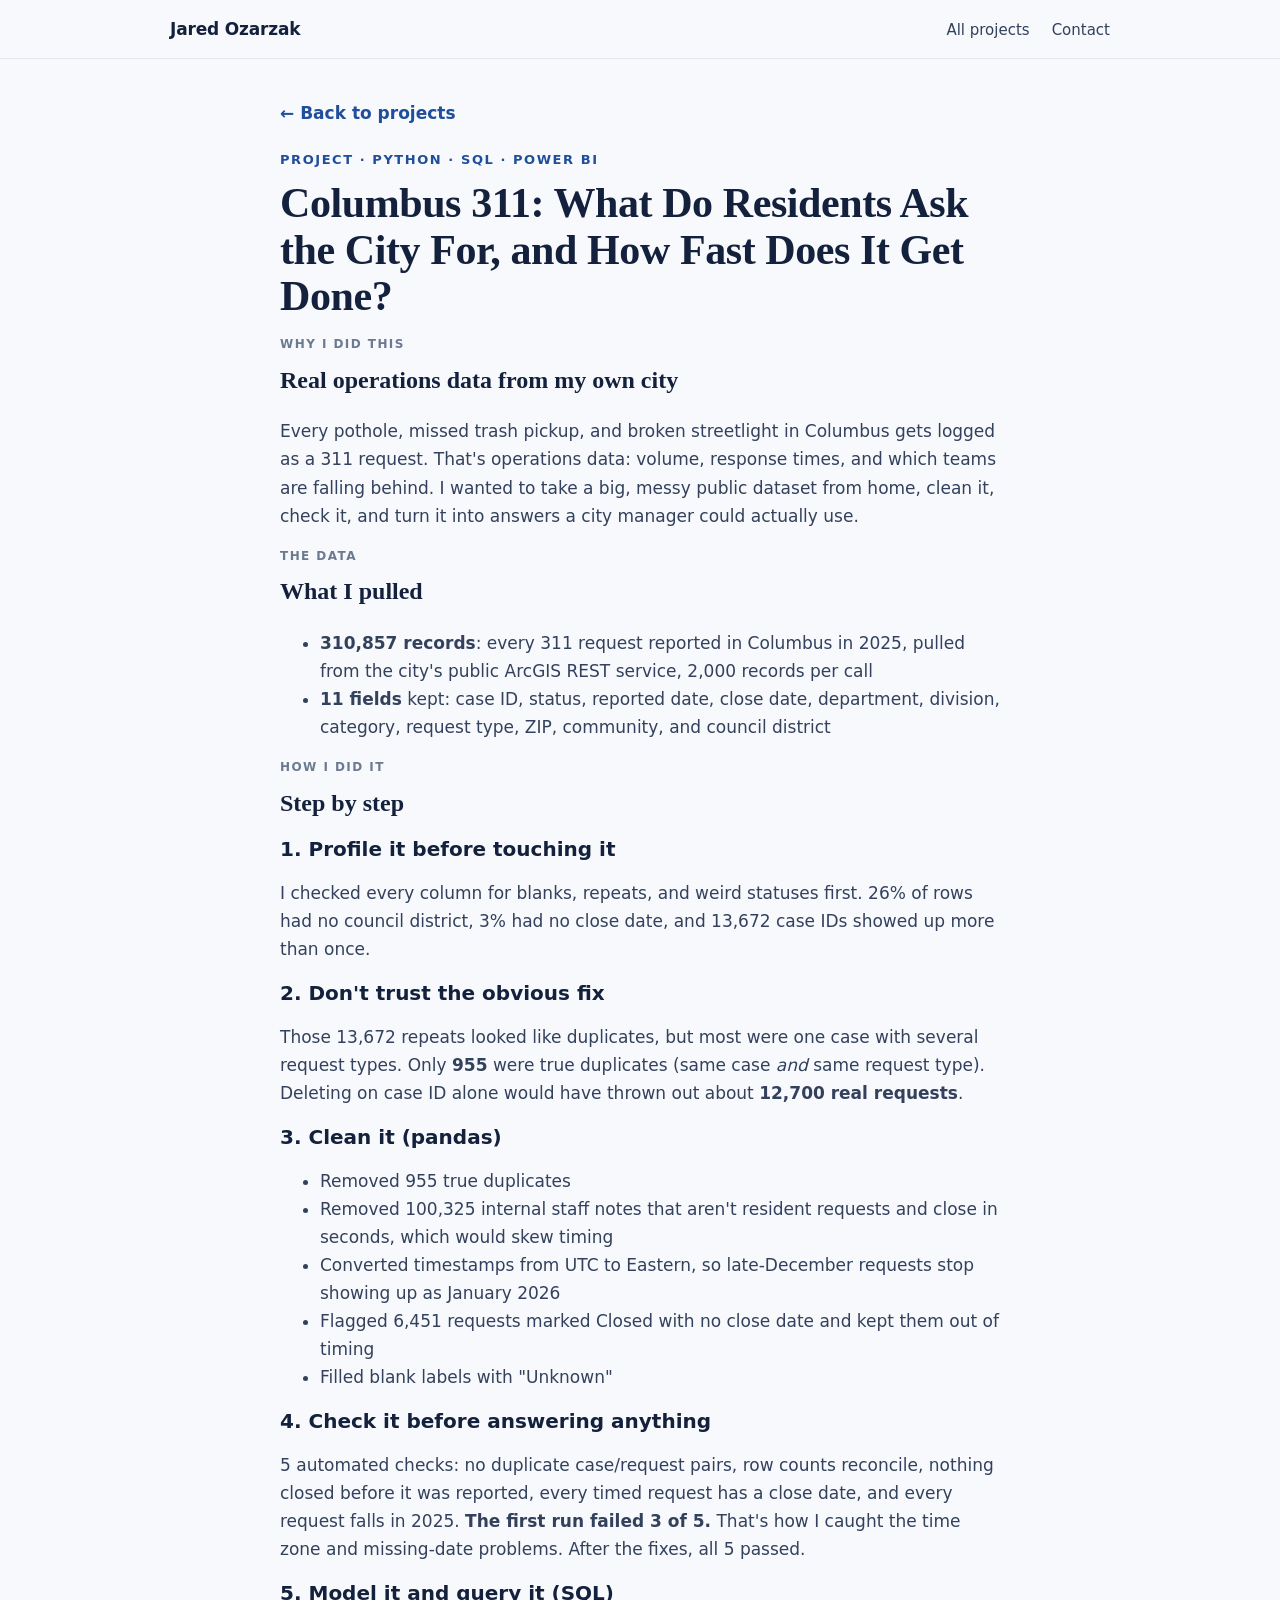
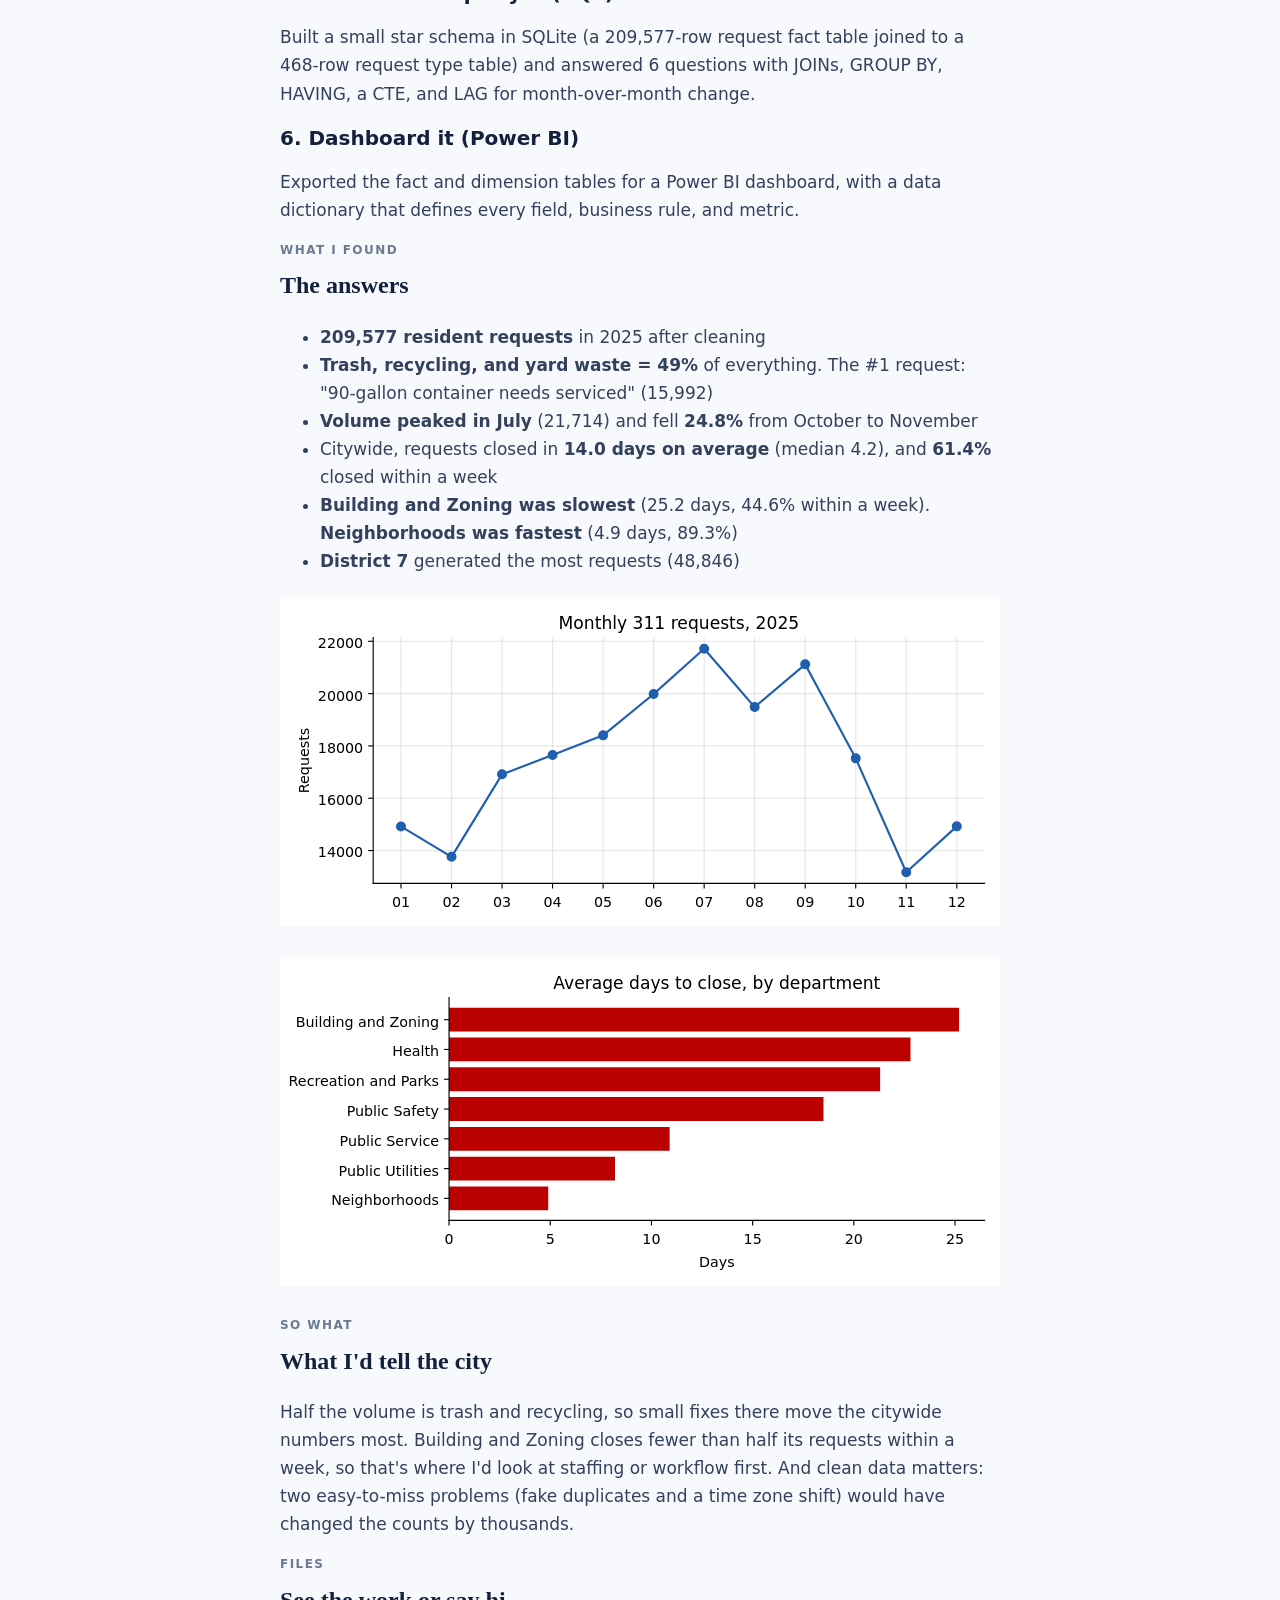
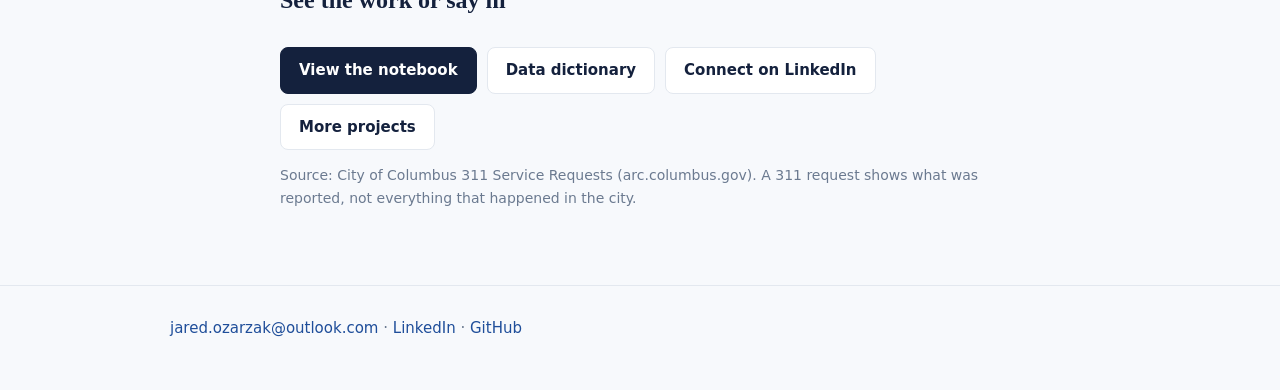
==== commit c2edcd5f: "Update 311.html" ====
--- a/311.html
+++ b/311.html
@@ -687,11 +687,8 @@
 <p>Half the volume is trash and recycling, so small fixes there move the citywide numbers most. Building and Zoning closes fewer than half its requests within a week, so that's where I'd look at staffing or workflow first. And clean data matters: two easy-to-miss problems (fake duplicates and a time zone shift) would have changed the counts by thousands.</p>
 
 <span class="step">Files</span>
-<h2 style="margin-top:6px">See the work</h2>
-<ul>
-<li><a href="Columbus_311_Service_Requests_2025.ipynb">Full notebook (Python + SQL)</a></li>
-<li><a href="311_DATA_DICTIONARY.md">Data dictionary</a></li>
-</ul>
+<h2 style="margin-top:6px">See the work or say hi</h2>
+<div class="btns"><a class="btn primary" href="https://github.com/JaredOzarzak/JaredOzarzak.github.io/blob/main/Columbus_311_Service_Requests_2025.ipynb">View the notebook</a><a class="btn" href="https://github.com/JaredOzarzak/JaredOzarzak.github.io/blob/main/311_DATA_DICTIONARY.md">Data dictionary</a><a class="btn" href="https://www.linkedin.com/in/jared-ozarzak">Connect on LinkedIn</a><a class="btn" href="index.html#projects">More projects</a></div>
 <p style="color:var(--muted);font-size:14px">Source: City of Columbus 311 Service Requests (arc.columbus.gov). A 311 request shows what was reported, not everything that happened in the city.</p>
 </article>
 <footer id="contact"><div class="wrap"><a href="mailto:jared.ozarzak@outlook.com">jared.ozarzak@outlook.com</a> · <a href="https://www.linkedin.com/in/jared-ozarzak">LinkedIn</a> · <a href="https://github.com/JaredOzarzak">GitHub</a></div></footer>
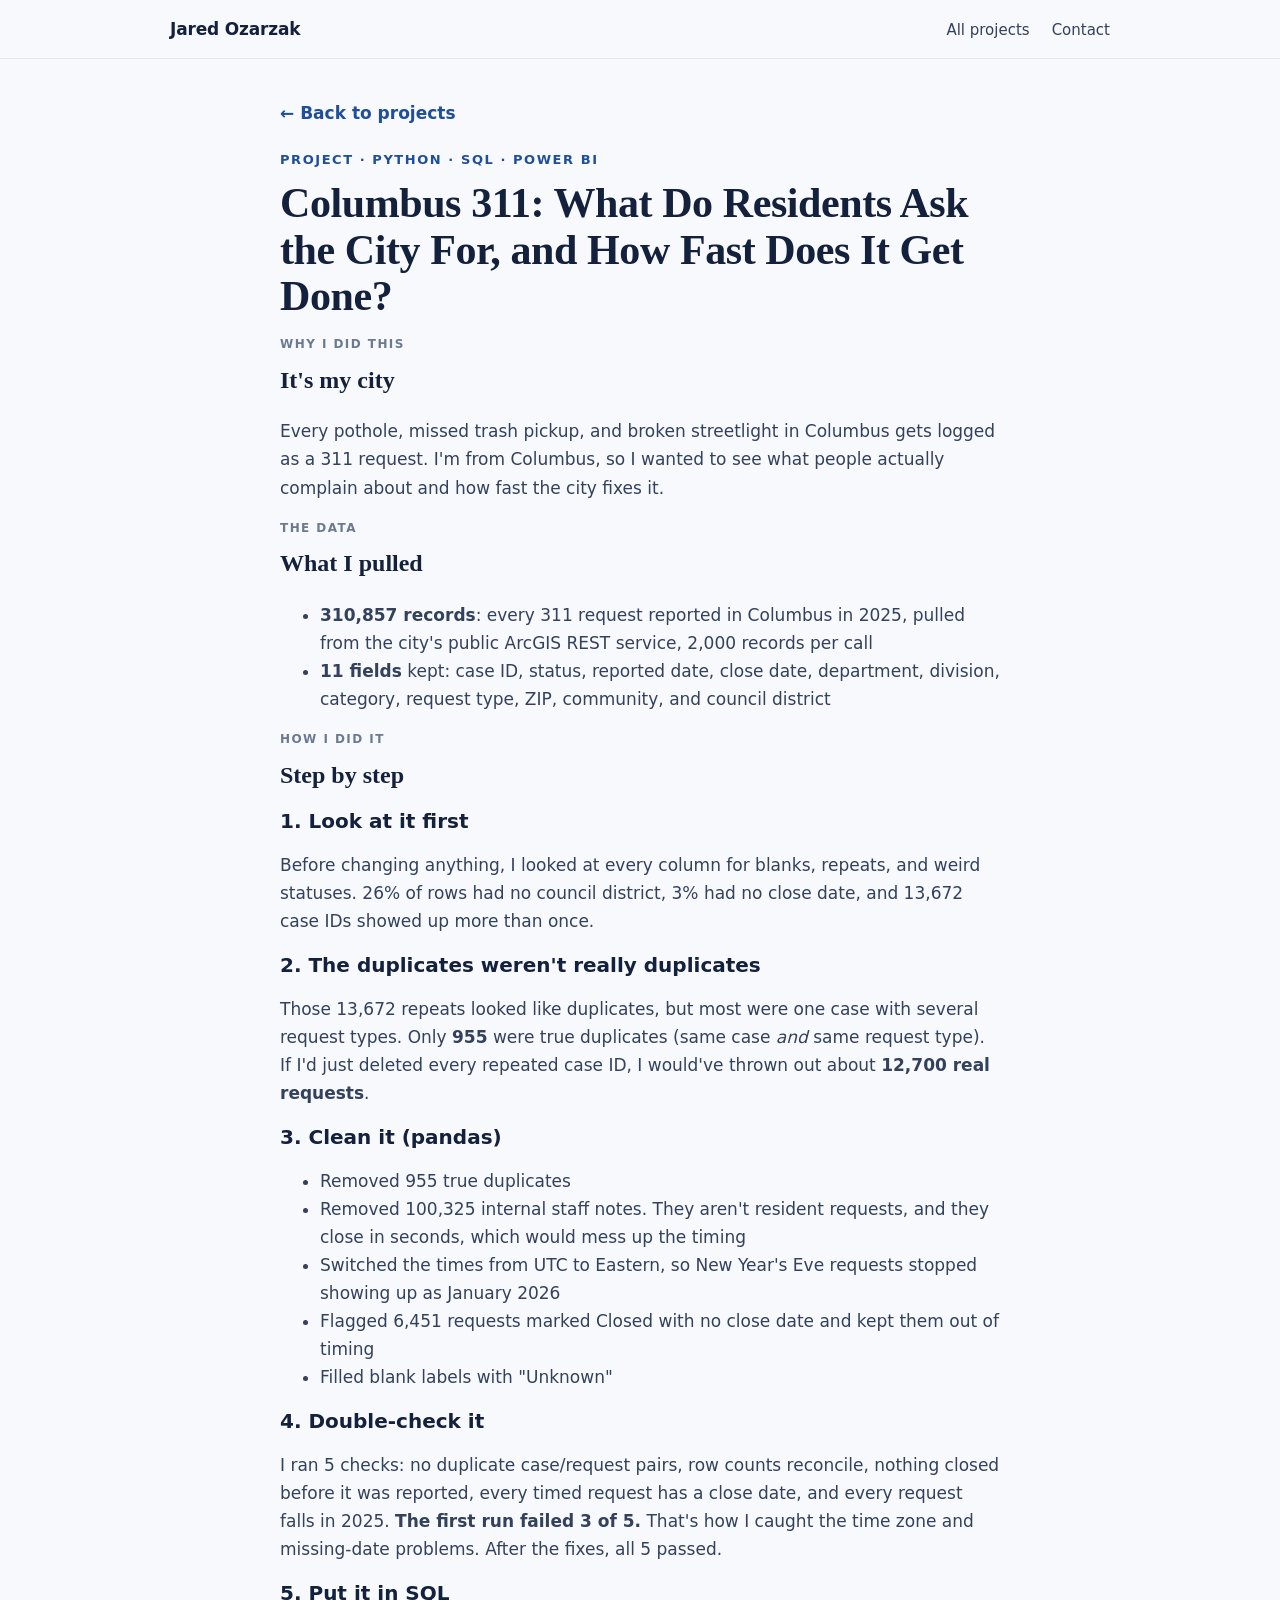
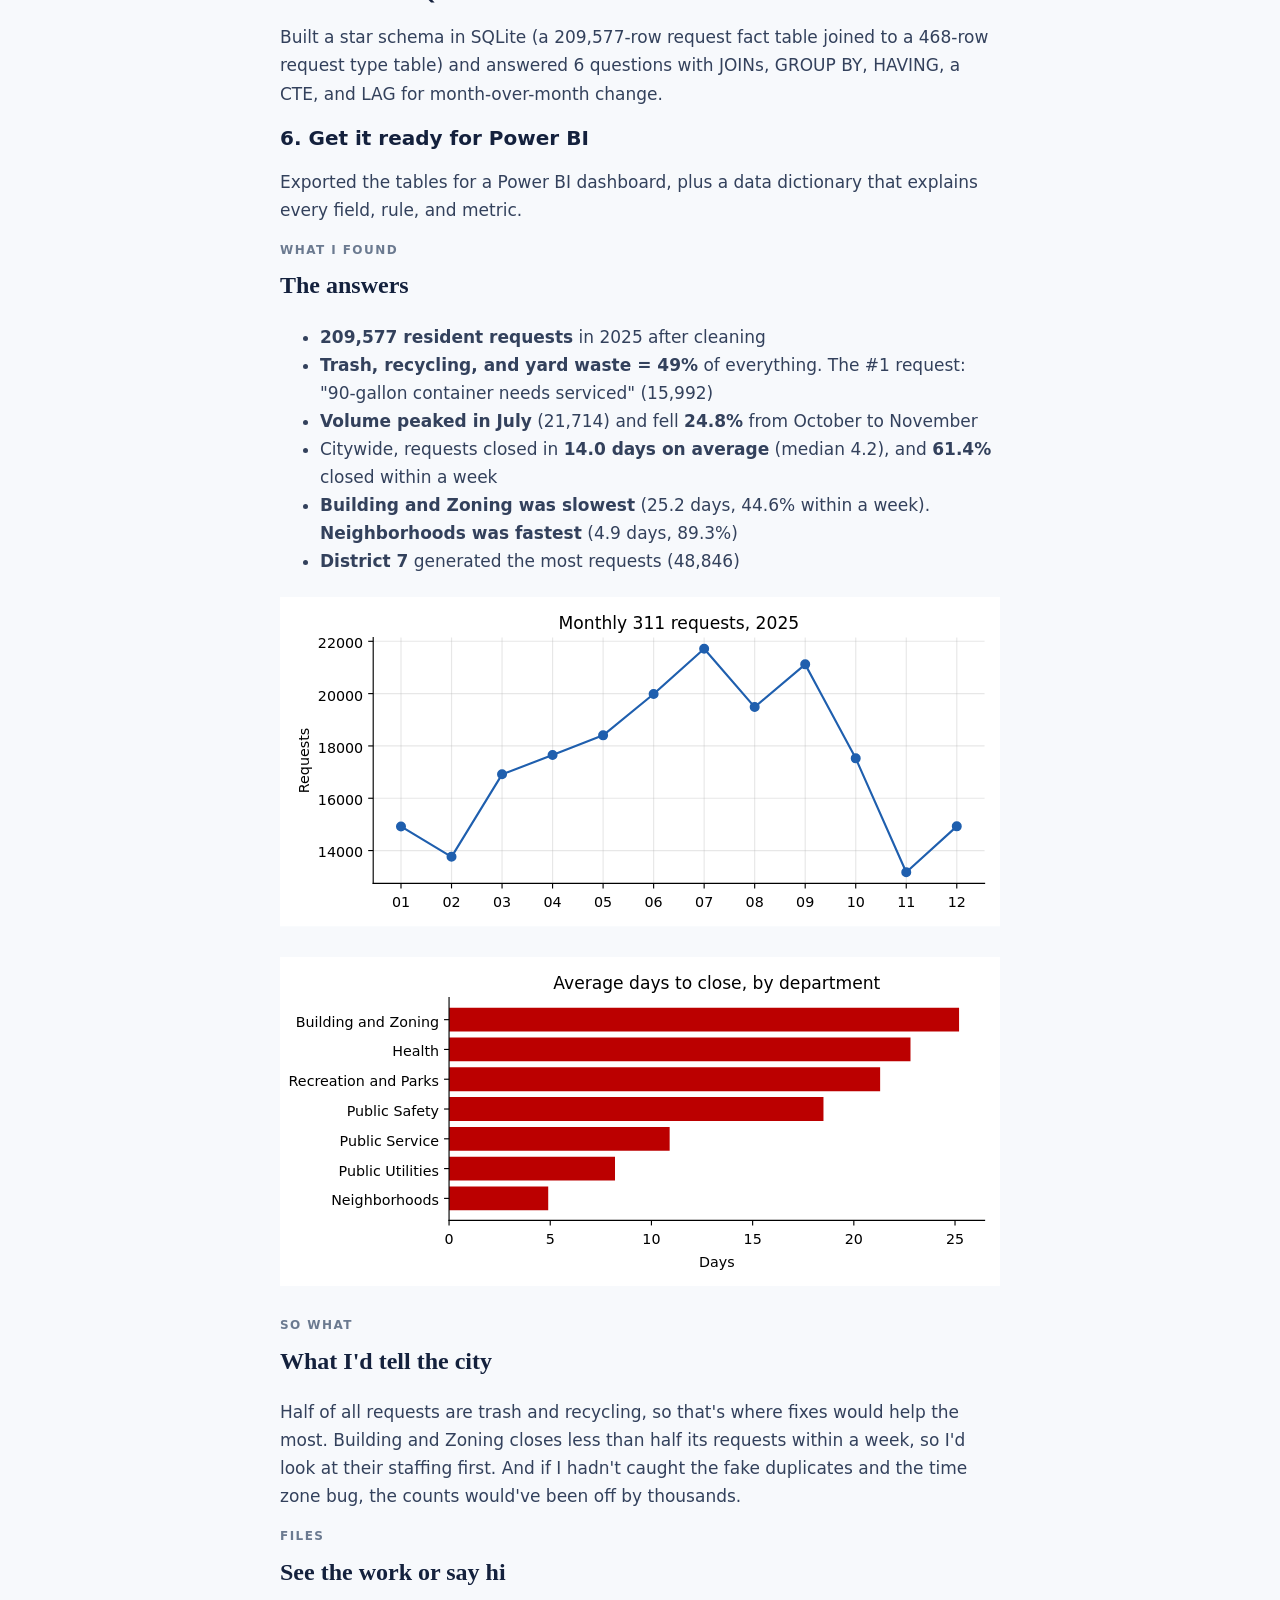
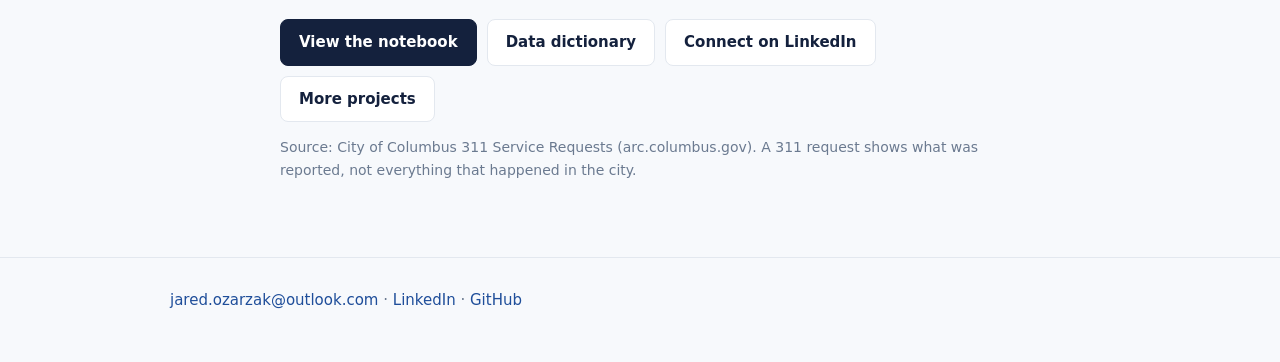
==== commit 4fd84707: "Update 311.html" ====
--- a/311.html
+++ b/311.html
@@ -7,8 +7,8 @@
 <h1 style="font-size:clamp(30px,5vw,42px)">Columbus 311: What Do Residents Ask the City For, and How Fast Does It Get Done?</h1>
 
 <span class="step">Why I did this</span>
-<h2 style="margin-top:6px">Real operations data from my own city</h2>
-<p>Every pothole, missed trash pickup, and broken streetlight in Columbus gets logged as a 311 request. That's operations data: volume, response times, and which teams are falling behind. I wanted to take a big, messy public dataset from home, clean it, check it, and turn it into answers a city manager could actually use.</p>
+<h2 style="margin-top:6px">It's my city</h2>
+<p>Every pothole, missed trash pickup, and broken streetlight in Columbus gets logged as a 311 request. I'm from Columbus, so I wanted to see what people actually complain about and how fast the city fixes it.</p>
 
 <span class="step">The data</span>
 <h2 style="margin-top:6px">What I pulled</h2>
@@ -19,24 +19,24 @@
 
 <span class="step">How I did it</span>
 <h2 style="margin-top:6px">Step by step</h2>
-<h3>1. Profile it before touching it</h3>
-<p>I checked every column for blanks, repeats, and weird statuses first. 26% of rows had no council district, 3% had no close date, and 13,672 case IDs showed up more than once.</p>
-<h3>2. Don't trust the obvious fix</h3>
-<p>Those 13,672 repeats looked like duplicates, but most were one case with several request types. Only <strong>955</strong> were true duplicates (same case <em>and</em> same request type). Deleting on case ID alone would have thrown out about <strong>12,700 real requests</strong>.</p>
+<h3>1. Look at it first</h3>
+<p>Before changing anything, I looked at every column for blanks, repeats, and weird statuses. 26% of rows had no council district, 3% had no close date, and 13,672 case IDs showed up more than once.</p>
+<h3>2. The duplicates weren't really duplicates</h3>
+<p>Those 13,672 repeats looked like duplicates, but most were one case with several request types. Only <strong>955</strong> were true duplicates (same case <em>and</em> same request type). If I'd just deleted every repeated case ID, I would've thrown out about <strong>12,700 real requests</strong>.</p>
 <h3>3. Clean it (pandas)</h3>
 <ul>
 <li>Removed 955 true duplicates</li>
-<li>Removed 100,325 internal staff notes that aren't resident requests and close in seconds, which would skew timing</li>
-<li>Converted timestamps from UTC to Eastern, so late-December requests stop showing up as January 2026</li>
+<li>Removed 100,325 internal staff notes. They aren't resident requests, and they close in seconds, which would mess up the timing</li>
+<li>Switched the times from UTC to Eastern, so New Year's Eve requests stopped showing up as January 2026</li>
 <li>Flagged 6,451 requests marked Closed with no close date and kept them out of timing</li>
 <li>Filled blank labels with "Unknown"</li>
 </ul>
-<h3>4. Check it before answering anything</h3>
-<p>5 automated checks: no duplicate case/request pairs, row counts reconcile, nothing closed before it was reported, every timed request has a close date, and every request falls in 2025. <strong>The first run failed 3 of 5.</strong> That's how I caught the time zone and missing-date problems. After the fixes, all 5 passed.</p>
-<h3>5. Model it and query it (SQL)</h3>
-<p>Built a small star schema in SQLite (a 209,577-row request fact table joined to a 468-row request type table) and answered 6 questions with JOINs, GROUP BY, HAVING, a CTE, and LAG for month-over-month change.</p>
-<h3>6. Dashboard it (Power BI)</h3>
-<p>Exported the fact and dimension tables for a Power BI dashboard, with a data dictionary that defines every field, business rule, and metric.</p>
+<h3>4. Double-check it</h3>
+<p>I ran 5 checks: no duplicate case/request pairs, row counts reconcile, nothing closed before it was reported, every timed request has a close date, and every request falls in 2025. <strong>The first run failed 3 of 5.</strong> That's how I caught the time zone and missing-date problems. After the fixes, all 5 passed.</p>
+<h3>5. Put it in SQL</h3>
+<p>Built a star schema in SQLite (a 209,577-row request fact table joined to a 468-row request type table) and answered 6 questions with JOINs, GROUP BY, HAVING, a CTE, and LAG for month-over-month change.</p>
+<h3>6. Get it ready for Power BI</h3>
+<p>Exported the tables for a Power BI dashboard, plus a data dictionary that explains every field, rule, and metric.</p>
 
 <span class="step">What I found</span>
 <h2 style="margin-top:6px">The answers</h2>
@@ -684,7 +684,7 @@
 
 <span class="step">So what</span>
 <h2 style="margin-top:6px">What I'd tell the city</h2>
-<p>Half the volume is trash and recycling, so small fixes there move the citywide numbers most. Building and Zoning closes fewer than half its requests within a week, so that's where I'd look at staffing or workflow first. And clean data matters: two easy-to-miss problems (fake duplicates and a time zone shift) would have changed the counts by thousands.</p>
+<p>Half of all requests are trash and recycling, so that's where fixes would help the most. Building and Zoning closes less than half its requests within a week, so I'd look at their staffing first. And if I hadn't caught the fake duplicates and the time zone bug, the counts would've been off by thousands.</p>
 
 <span class="step">Files</span>
 <h2 style="margin-top:6px">See the work or say hi</h2>
